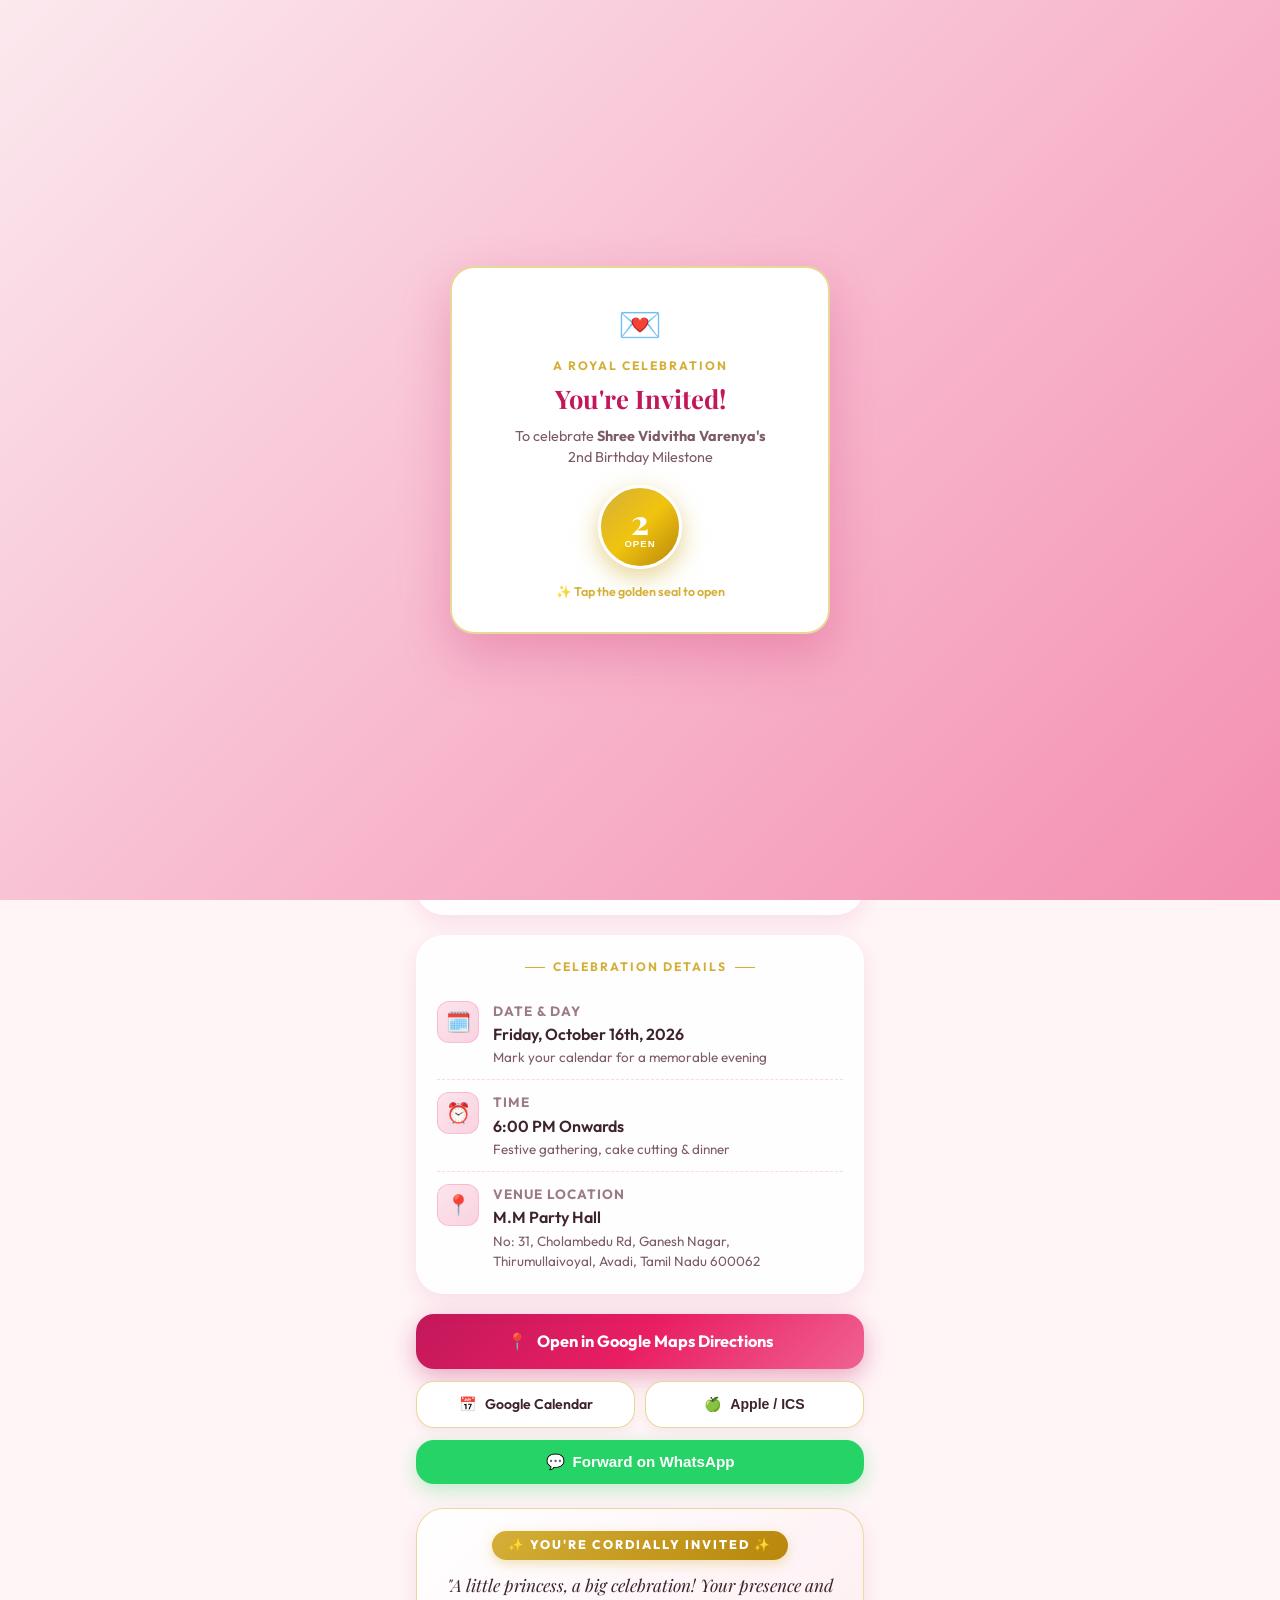
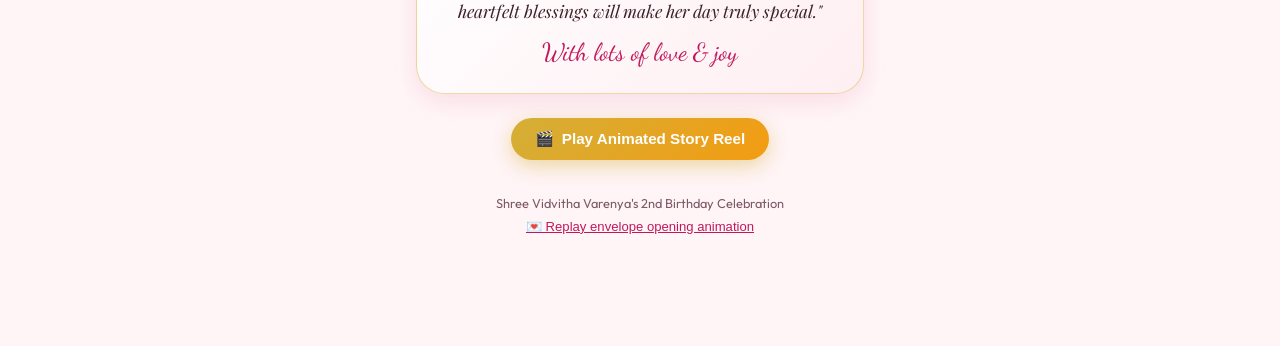
==== events/vidvitha-2nd-birthday/index.html @ fc4eca01 "feat: WhatsApp Family Invitations platform with mobile interactive card and story reel" ====
<!DOCTYPE html>
<html lang="en">
<head>
  <meta charset="UTF-8">
  <meta name="viewport" content="width=device-width, initial-scale=1.0, maximum-scale=1.0, user-scalable=no, viewport-fit=cover">
  
  <!-- Primary Page Meta -->
  <title>Two Cute to Be One ✨ Shree Vidvitha Varenya's 2nd Birthday Invitation</title>
  <meta name="description" content="Double the giggles, twice the fun, our little princess is turning TWO! Join us on Friday, Oct 16th • 6:00 PM onwards at M.M Party Hall, Avadi.">
  <meta name="theme-color" content="#fce4ec">
  
  <!-- WhatsApp & Social Media OpenGraph Meta Tags -->
  <meta property="og:type" content="website">
  <meta property="og:title" content="Two Cute to Be One ✨ Shree Vidvitha Varenya's 2nd Birthday">
  <meta property="og:description" content="Join us on Friday, Oct 16th • 6:00 PM onwards at M.M Party Hall, Avadi. Tap to open the invitation card & get maps navigation!">
  <meta property="og:image" content="assets/og_preview.jpg">
  <meta property="og:image:width" content="1200">
  <meta property="og:image:height" content="900">
  <meta property="og:image:alt" content="Shree Vidvitha Varenya's 2nd Birthday Celebration Invitation">
  
  <!-- Twitter Cards -->
  <meta name="twitter:card" content="summary_large_image">
  <meta name="twitter:title" content="Two Cute to Be One ✨ Shree Vidvitha Varenya's 2nd Birthday">
  <meta name="twitter:description" content="Join us on Friday, Oct 16th • 6:00 PM onwards at M.M Party Hall, Avadi.">
  <meta name="twitter:image" content="assets/og_preview.jpg">
  
  <!-- Favicon -->
  <link rel="icon" href="data:image/svg+xml,<svg xmlns=%22http://www.w3.org/2000/svg%22 viewBox=%220%22%20viewBox=%220%200%20100%20100%22><text y=%22.9em%22 font-size=%2290%22>🎂</text></svg>">
  
  <!-- Stylesheets -->
  <link rel="stylesheet" href="../../shared/css/common.css">
  <link rel="stylesheet" href="style.css">
</head>
<body class="lock-scroll">

  <!-- Interactive Envelope Unfold Overlay -->
  <div id="envelope-overlay" class="envelope-overlay">
    <div class="envelope-card">
      <div style="font-size: 2.2rem; margin-bottom: 6px;">💌</div>
      <p style="text-transform: uppercase; letter-spacing: 2px; font-size: 0.76rem; font-weight: 700; color: var(--color-accent-gold); margin-bottom: 4px;">A Royal Celebration</p>
      <h2 style="font-family: var(--font-heading-serif); font-size: 1.6rem; color: var(--color-primary-dark); margin-bottom: 8px;">You're Invited!</h2>
      <p style="font-size: 0.9rem; color: var(--color-text-muted); margin-bottom: 16px;">
        To celebrate <strong>Shree Vidvitha Varenya's</strong><br>2nd Birthday Milestone
      </p>
      
      <!-- Wax Seal Interactive Button -->
      <button id="open-envelope-btn" class="envelope-seal-btn" title="Tap to open invitation">
        <span class="seal-number">2</span>
        <span class="seal-text">Open</span>
      </button>
      
      <p style="font-size: 0.78rem; color: var(--color-accent-gold); font-weight: 600; margin-top: 6px;">
        ✨ Tap the golden seal to open
      </p>
    </div>
  </div>

  <!-- Main Mobile App Invitation Container -->
  <div class="app-container">
    
    <!-- Top Action & Navigation Bar -->
    <header class="top-nav">
      <span class="pill-badge interactive-tap">
        <span>👑</span> Turning Two
      </span>
      <button class="mode-toggle-btn trigger-story-reel" id="watch-reel-header-btn">
        <span>📱</span> Watch Story Reel
      </button>
    </header>

    <!-- Main Celebratory Hero Card -->
    <main>
      <section class="glass-panel hero-card" id="hero-invitation">
        <p class="hero-subtitle">Two Cute to Be One</p>
        <h1 class="hero-title pink-gradient-text">Shree Vidvitha Varenya</h1>
        <p class="hero-tagline">
          Double the giggles, twice the fun, our little princess is turning <strong>TWO!</strong>
        </p>

        <!-- Framed Flyer Visual -->
        <div class="flyer-frame-wrapper interactive-tap" title="Tap for celebration confetti!">
          <img src="assets/flyer_cover_opt.jpg" alt="Shree Vidvitha Varenya 2nd Birthday Flyer" class="flyer-img" loading="eager">
          <div class="sparkle-badge">Turning 2 🎂</div>
        </div>

        <p style="font-size: 0.88rem; color: var(--color-text-muted); font-style: italic;">
          Join us as we celebrate 2 magical years filled with love, laughter, and sweet memories.
        </p>
      </section>

      <!-- Live Event Countdown -->
      <section class="glass-panel countdown-card" id="countdown-section">
        <div class="section-label">Moments Until Celebration</div>
        <div class="countdown-grid">
          <div class="countdown-box">
            <div id="cd-days" class="countdown-val">00</div>
            <div class="countdown-unit">Days</div>
          </div>
          <div class="countdown-box">
            <div id="cd-hours" class="countdown-val">00</div>
            <div class="countdown-unit">Hours</div>
          </div>
          <div class="countdown-box">
            <div id="cd-mins" class="countdown-val">00</div>
            <div class="countdown-unit">Mins</div>
          </div>
          <div class="countdown-box">
            <div id="cd-secs" class="countdown-val">00</div>
            <div class="countdown-unit">Secs</div>
          </div>
        </div>
        <p id="cd-status" class="countdown-status">Friday, October 16th • 6:00 PM</p>
      </section>

      <!-- Event Time & Venue Details -->
      <section class="glass-panel details-card" id="event-details-section">
        <div class="section-label">Celebration Details</div>
        
        <div class="details-row">
          <div class="details-icon">🗓️</div>
          <div class="details-content">
            <h3>Date & Day</h3>
            <p>Friday, October 16th, 2026</p>
            <div class="sub-address">Mark your calendar for a memorable evening</div>
          </div>
        </div>

        <div class="details-row">
          <div class="details-icon">⏰</div>
          <div class="details-content">
            <h3>Time</h3>
            <p>6:00 PM Onwards</p>
            <div class="sub-address">Festive gathering, cake cutting & dinner</div>
          </div>
        </div>

        <div class="details-row">
          <div class="details-icon">📍</div>
          <div class="details-content">
            <h3>Venue Location</h3>
            <p>M.M Party Hall</p>
            <div class="sub-address">
              No: 31, Cholambedu Rd, Ganesh Nagar,<br>
              Thirumullaivoyal, Avadi, Tamil Nadu 600062
            </div>
          </div>
        </div>
      </section>

      <!-- 1-Tap Quick Action Hub -->
      <section class="action-grid" id="actions-section">
        <!-- 1-Tap Google Maps Navigation -->
        <a href="https://www.google.com/maps/search/?api=1&query=M.M+Party+Hall,+No:+31,+Cholambedu+Rd,+Ganesh+Nagar,+Thirumullaivoyal,+Avadi,+Tamil+Nadu+600062" 
           target="_blank" 
           rel="noopener noreferrer" 
           id="maps-direction-btn" 
           class="btn-primary-maps">
          <span>📍</span> Open in Google Maps Directions
        </a>

        <!-- 1-Tap Calendar Row -->
        <div class="btn-calendar-row">
          <a href="#" id="add-gcal-btn" target="_blank" rel="noopener noreferrer" class="btn-secondary">
            <span>📅</span> Google Calendar
          </a>
          <button id="download-ics-btn" class="btn-secondary" type="button">
            <span>🍏</span> Apple / ICS
          </button>
        </div>

        <!-- 1-Tap WhatsApp Share Forwarder -->
        <button id="whatsapp-share-btn" class="btn-whatsapp-share" type="button">
          <span>💬</span> Forward on WhatsApp
        </button>
      </section>

      <!-- Invitation Status Card -->
      <section class="invited-status-card" id="status-card">
        <div class="invited-badge">✨ You're Cordially Invited ✨</div>
        <p class="invited-message">
          "A little princess, a big celebration! Your presence and heartfelt blessings will make her day truly special."
        </p>
        <p class="invited-signoff">With lots of love & joy</p>
      </section>

      <!-- Story Reel Launch Callout Banner -->
      <div style="text-align: center; margin-bottom: 24px;">
        <button class="mode-toggle-btn trigger-story-reel" style="padding: 12px 24px; font-size: 0.95rem; box-shadow: 0 6px 20px rgba(212, 175, 55, 0.45);">
          <span>🎬</span> Play Animated Story Reel
        </button>
      </div>

    </main>

    <!-- Footer & Envelope Replay -->
    <footer class="footer-bar">
      <p>Shree Vidvitha Varenya's 2nd Birthday Celebration</p>
      <button id="replay-envelope-btn" class="replay-btn" type="button">
        💌 Replay envelope opening animation
      </button>
    </footer>

  </div>

  <!-- Floating Audio / Chime Toggle -->
  <button id="music-toggle-btn" class="floating-music-btn" aria-label="Play celebratory sound chime" title="Celebration Chime / Music">
    <span id="music-icon" style="font-size: 1.35rem;">🔔</span>
  </button>

  <!-- Fullscreen 9:16 Story / Video Reel Modal -->
  <div id="story-reel-modal" class="story-reel-modal" role="dialog" aria-modal="true" aria-label="Story Reel">
    <div class="reel-viewport">
      
      <!-- Top Progress Bars & Header -->
      <div class="reel-progress-header">
        <div id="reel-progress-bars" class="reel-progress-bars"></div>
        <div class="reel-top-bar">
          <div class="reel-user-info">
            <img src="assets/flyer_cover_opt.jpg" alt="Vidvitha" class="reel-avatar">
            <span class="reel-username">Vidvitha's 2nd Birthday 🎂</span>
          </div>
          <button id="reel-close-btn" class="reel-close-btn" title="Close Story Reel" aria-label="Close">✕</button>
        </div>
      </div>

      <!-- Reel Slides Container -->
      <div id="reel-slides" class="reel-slides">
        
        <!-- Slide 1: Welcome & Cover -->
        <div class="reel-slide active" style="background-image: url('assets/story_reel_bg.jpg');">
          <div class="reel-content-layer">
            <span class="reel-tag">You're Invited ✨</span>
            <h2 class="reel-title">Two Cute To Be One</h2>
            <p class="reel-desc">Join us in celebrating 2 magical years of our darling princess!</p>
          </div>
        </div>

        <!-- Slide 2: The Celebrant -->
        <div class="reel-slide" style="background-image: url('assets/flyer_cover_opt.jpg');">
          <div class="reel-content-layer">
            <span class="reel-tag">Double the Giggles 👑</span>
            <h2 class="reel-title">Shree Vidvitha Varenya</h2>
            <p class="reel-desc">Our little princess is turning TWO! Filled with love, laughter, and sweet memories.</p>
          </div>
        </div>

        <!-- Slide 3: Date & Time -->
        <div class="reel-slide" style="background-image: url('assets/og_preview.jpg');">
          <div class="reel-content-layer">
            <span class="reel-tag">Save The Date 🗓️</span>
            <h2 class="reel-title">October 16th</h2>
            <p class="reel-desc">Friday • 6:00 PM onwards<br>Dress code: Pastel Pinks & Festive Attire</p>
          </div>
        </div>

        <!-- Slide 4: Venue & Action -->
        <div class="reel-slide" style="background-image: url('assets/flyer_details_opt.jpg');">
          <div class="reel-content-layer">
            <span class="reel-tag">Party Destination 📍</span>
            <h2 class="reel-title">M.M Party Hall</h2>
            <p class="reel-desc">No: 31, Cholambedu Rd, Ganesh Nagar, Thirumullaivoyal, Avadi, Tamil Nadu</p>
            <a href="https://www.google.com/maps/search/?api=1&query=M.M+Party+Hall,+No:+31,+Cholambedu+Rd,+Ganesh+Nagar,+Thirumullaivoyal,+Avadi,+Tamil+Nadu+600062" 
               target="_blank" 
               rel="noopener noreferrer" 
               class="reel-action-btn">
              <span>🗺️</span> Open Google Maps
            </a>
          </div>
        </div>

      </div>

      <!-- Gesture Hint -->
      <div class="reel-nav-hint">
        Tap right for next • Tap left for prev • Hold to pause
      </div>

    </div>
  </div>

  <!-- Shared & App Scripts -->
  <script src="../../shared/js/confetti.js"></script>
  <script src="../../shared/js/countdown.js"></script>
  <script src="../../shared/js/calendar.js"></script>
  <script src="../../shared/js/audio-controller.js"></script>
  <script src="reel.js"></script>
  <script src="app.js"></script>

</body>
</html>
---- shared/css/common.css ----
/* ==========================================================================
   WhatsApp Family Event Invitations - Shared Design System & Core Styles
   ========================================================================== */

@import url('https://fonts.googleapis.com/css2?family=Dancing+Script:wght@600;700&family=Outfit:wght@300;400;500;600;700;800&family=Playfair+Display:ital,wght@0,600;0,700;0,800;1,600&family=Plus+Jakarta+Sans:wght@400;500;600;700&display=swap');

:root {
  /* Color Palette - Whimsical Pastel Pink, Rose Gold & Champagne */
  --color-primary: #f48fb1;
  --color-primary-dark: #c2185b;
  --color-primary-light: #fce4ec;
  --color-accent-gold: #d4af37;
  --color-accent-rosegold: #e5a9a9;
  --color-gold-glow: rgba(212, 175, 55, 0.4);
  --color-bg-base: #fff5f7;
  --color-bg-gradient: linear-gradient(135deg, #fff0f3 0%, #fde2e4 45%, #fad2e1 100%);
  --color-surface: rgba(255, 255, 255, 0.88);
  --color-surface-glass: rgba(255, 255, 255, 0.68);
  --color-surface-border: rgba(255, 255, 255, 0.95);
  --color-text-main: #3d232c;
  --color-text-muted: #7d5a68;
  --color-text-light: #9c7b88;
  
  /* Elevation & Shadows */
  --shadow-sm: 0 4px 12px rgba(194, 24, 91, 0.06);
  --shadow-md: 0 8px 24px rgba(194, 24, 91, 0.1);
  --shadow-lg: 0 16px 40px rgba(194, 24, 91, 0.16);
  --shadow-gold: 0 8px 25px rgba(212, 175, 55, 0.28);
  
  /* Typography */
  --font-heading-script: 'Dancing Script', cursive;
  --font-heading-serif: 'Playfair Display', Georgia, serif;
  --font-body: 'Outfit', -apple-system, BlinkMacSystemFont, sans-serif;
  --font-mono: 'Plus Jakarta Sans', monospace;
  
  /* Border Radii */
  --radius-sm: 10px;
  --radius-md: 18px;
  --radius-lg: 28px;
  --radius-full: 9999px;
  
  /* Transitions */
  --transition-fast: 0.2s cubic-bezier(0.16, 1, 0.3, 1);
  --transition-smooth: 0.35s cubic-bezier(0.16, 1, 0.3, 1);
  --transition-bounce: 0.5s cubic-bezier(0.34, 1.56, 0.64, 1);
}

/* Base Reset & Box Sizing */
*, *::before, *::after {
  box-sizing: border-box;
  margin: 0;
  padding: 0;
  -webkit-tap-highlight-color: transparent;
}

html, body {
  width: 100%;
  min-height: 100%;
  font-family: var(--font-body);
  color: var(--color-text-main);
  background: var(--color-bg-base);
  background-image: var(--color-bg-gradient);
  background-attachment: fixed;
  overflow-x: hidden;
  line-height: 1.5;
  -webkit-font-smoothing: antialiased;
}

/* Floating Sparkles & Balloon Keyframes */
@keyframes floatGentle {
  0%, 100% {
    transform: translateY(0px) rotate(0deg);
  }
  50% {
    transform: translateY(-10px) rotate(2deg);
  }
}

@keyframes pulseGlow {
  0%, 100% {
    box-shadow: 0 0 15px rgba(244, 143, 177, 0.3), 0 0 30px rgba(212, 175, 55, 0.2);
    transform: scale(1);
  }
  50% {
    box-shadow: 0 0 25px rgba(244, 143, 177, 0.6), 0 0 50px rgba(212, 175, 55, 0.4);
    transform: scale(1.02);
  }
}

@keyframes shimmer {
  0% {
    background-position: -200% 0;
  }
  100% {
    background-position: 200% 0;
  }
}

@keyframes spinSlow {
  from { transform: rotate(0deg); }
  to { transform: rotate(360deg); }
}

@keyframes popIn {
  0% {
    opacity: 0;
    transform: scale(0.85) translateY(20px);
  }
  100% {
    opacity: 1;
    transform: scale(1) translateY(0);
  }
}

/* Glassmorphism Surface Utility */
.glass-panel {
  background: var(--color-surface);
  backdrop-filter: blur(16px);
  -webkit-backdrop-filter: blur(16px);
  border: 1px solid var(--color-surface-border);
  border-radius: var(--radius-lg);
  box-shadow: var(--shadow-md);
}

.gold-gradient-text {
  background: linear-gradient(135deg, #c59b27 0%, #eac75d 40%, #b8860b 70%, #d4af37 100%);
  -webkit-background-clip: text;
  -webkit-text-fill-color: transparent;
  display: inline-block;
}

.pink-gradient-text {
  background: linear-gradient(135deg, #ad1457 0%, #e91e63 50%, #f48fb1 100%);
  -webkit-background-clip: text;
  -webkit-text-fill-color: transparent;
  display: inline-block;
}

/* Canvas Confetti Layer */
#confetti-canvas {
  position: fixed;
  top: 0;
  left: 0;
  width: 100vw;
  height: 100vh;
  pointer-events: none;
  z-index: 9999;
}
---- events/vidvitha-2nd-birthday/style.css ----
/* ==========================================================================
   Shree Vidvitha Varenya's 2nd Birthday - Luxury Pastel & Gold Theme
   ========================================================================== */

/* Main Mobile-first App Wrapper */
.app-container {
  width: 100%;
  max-width: 480px;
  margin: 0 auto;
  min-height: 100vh;
  padding: 16px 16px 100px;
  position: relative;
  z-index: 10;
}

/* Floating Navigation / Header Pill */
.top-nav {
  display: flex;
  justify-content: space-between;
  align-items: center;
  margin-bottom: 20px;
  gap: 12px;
}

.pill-badge {
  display: inline-flex;
  align-items: center;
  gap: 6px;
  padding: 8px 16px;
  background: rgba(255, 255, 255, 0.9);
  border: 1px solid rgba(212, 175, 55, 0.4);
  border-radius: var(--radius-full);
  font-size: 0.82rem;
  font-weight: 600;
  color: var(--color-primary-dark);
  box-shadow: var(--shadow-sm);
  backdrop-filter: blur(10px);
}

.mode-toggle-btn {
  display: inline-flex;
  align-items: center;
  gap: 8px;
  padding: 8px 16px;
  background: linear-gradient(135deg, #d4af37 0%, #f39c12 100%);
  color: #fff;
  border: none;
  border-radius: var(--radius-full);
  font-size: 0.82rem;
  font-weight: 700;
  cursor: pointer;
  box-shadow: 0 4px 15px rgba(212, 175, 55, 0.4);
  transition: transform var(--transition-fast), box-shadow var(--transition-fast);
}

.mode-toggle-btn:active {
  transform: scale(0.96);
}

/* Floating Music / Chime Button */
.floating-music-btn {
  position: fixed;
  bottom: 24px;
  right: 20px;
  width: 50px;
  height: 50px;
  border-radius: 50%;
  background: rgba(255, 255, 255, 0.95);
  border: 2px solid var(--color-accent-gold);
  color: var(--color-primary-dark);
  display: flex;
  align-items: center;
  justify-content: center;
  box-shadow: 0 6px 20px rgba(0, 0, 0, 0.15);
  cursor: pointer;
  z-index: 100;
  transition: transform var(--transition-bounce);
}

.floating-music-btn:hover {
  transform: scale(1.08);
}

.floating-music-btn.playing {
  animation: pulseGlow 2s infinite ease-in-out;
  background: #fce4ec;
  border-color: var(--color-primary-dark);
}

/* Hero Section */
.hero-card {
  padding: 24px 20px;
  text-align: center;
  position: relative;
  overflow: hidden;
  margin-bottom: 20px;
  border: 1.5px solid rgba(212, 175, 55, 0.35);
  box-shadow: 0 12px 36px rgba(194, 24, 91, 0.12);
}

.hero-subtitle {
  font-family: var(--font-heading-script);
  font-size: 1.85rem;
  color: var(--color-primary-dark);
  margin-bottom: 4px;
  line-height: 1.2;
}

.hero-title {
  font-family: var(--font-heading-serif);
  font-size: 2.1rem;
  font-weight: 800;
  letter-spacing: -0.5px;
  margin-bottom: 6px;
  line-height: 1.15;
}

.hero-tagline {
  font-size: 0.92rem;
  color: var(--color-text-muted);
  max-width: 320px;
  margin: 0 auto 18px;
  font-weight: 400;
}

/* Flyer Image Frame */
.flyer-frame-wrapper {
  position: relative;
  border-radius: 20px;
  padding: 8px;
  background: linear-gradient(135deg, #fce4ec 0%, #fff 50%, #fde2e4 100%);
  border: 1px solid rgba(212, 175, 55, 0.5);
  box-shadow: 0 10px 30px rgba(0, 0, 0, 0.08);
  margin: 0 auto 16px;
}

.flyer-img {
  width: 100%;
  height: auto;
  display: block;
  border-radius: 14px;
  object-fit: cover;
}

.sparkle-badge {
  position: absolute;
  top: -8px;
  right: -8px;
  background: linear-gradient(135deg, #d4af37, #f1c40f);
  color: #fff;
  font-size: 0.72rem;
  font-weight: 800;
  padding: 5px 12px;
  border-radius: var(--radius-full);
  box-shadow: 0 4px 12px rgba(212, 175, 55, 0.4);
  animation: floatGentle 3s ease-in-out infinite;
}

/* Live Countdown Card */
.countdown-card {
  padding: 20px;
  text-align: center;
  margin-bottom: 20px;
  border: 1px solid rgba(255, 255, 255, 0.9);
}

.section-label {
  font-size: 0.76rem;
  text-transform: uppercase;
  letter-spacing: 2px;
  font-weight: 700;
  color: var(--color-accent-gold);
  margin-bottom: 12px;
  display: flex;
  align-items: center;
  justify-content: center;
  gap: 8px;
}

.section-label::before, .section-label::after {
  content: '';
  width: 20px;
  height: 1px;
  background: var(--color-accent-gold);
}

.countdown-grid {
  display: grid;
  grid-template-columns: repeat(4, 1fr);
  gap: 8px;
  margin-bottom: 10px;
}

.countdown-box {
  background: rgba(255, 255, 255, 0.95);
  border: 1px solid rgba(244, 143, 177, 0.4);
  border-radius: var(--radius-md);
  padding: 10px 4px;
  box-shadow: var(--shadow-sm);
}

.countdown-val {
  font-family: var(--font-heading-serif);
  font-size: 1.65rem;
  font-weight: 700;
  color: var(--color-primary-dark);
  line-height: 1;
}

.countdown-unit {
  font-size: 0.68rem;
  text-transform: uppercase;
  letter-spacing: 0.8px;
  color: var(--color-text-muted);
  margin-top: 4px;
  font-weight: 600;
}

.countdown-status {
  font-size: 0.84rem;
  color: var(--color-text-muted);
  font-weight: 500;
}

/* Event Details & Venue Card */
.details-card {
  padding: 22px 20px;
  margin-bottom: 20px;
}

.details-row {
  display: flex;
  align-items: flex-start;
  gap: 14px;
  padding: 12px 0;
  border-bottom: 1px dashed rgba(244, 143, 177, 0.35);
}

.details-row:last-child {
  border-bottom: none;
  padding-bottom: 0;
}

.details-icon {
  width: 42px;
  height: 42px;
  border-radius: 12px;
  background: linear-gradient(135deg, #fce4ec, #fad2e1);
  color: var(--color-primary-dark);
  display: flex;
  align-items: center;
  justify-content: center;
  flex-shrink: 0;
  font-size: 1.25rem;
  border: 1px solid rgba(244, 143, 177, 0.4);
}

.details-content h3 {
  font-size: 0.84rem;
  text-transform: uppercase;
  letter-spacing: 1px;
  color: var(--color-text-light);
  margin-bottom: 3px;
  font-weight: 700;
}

.details-content p {
  font-size: 1rem;
  font-weight: 600;
  color: var(--color-text-main);
  line-height: 1.35;
}

.details-content .sub-address {
  font-size: 0.84rem;
  color: var(--color-text-muted);
  font-weight: 400;
  margin-top: 2px;
}

/* Primary Action Buttons */
.action-grid {
  display: flex;
  flex-direction: column;
  gap: 12px;
  margin-bottom: 24px;
}

.btn-primary-maps {
  display: flex;
  align-items: center;
  justify-content: center;
  gap: 10px;
  width: 100%;
  padding: 15px 20px;
  background: linear-gradient(135deg, #c2185b 0%, #e91e63 50%, #f06292 100%);
  color: #fff;
  text-decoration: none;
  border-radius: var(--radius-md);
  font-weight: 700;
  font-size: 1.02rem;
  box-shadow: 0 8px 24px rgba(194, 24, 91, 0.35);
  border: none;
  cursor: pointer;
  transition: transform var(--transition-fast), box-shadow var(--transition-fast);
}

.btn-primary-maps:active {
  transform: scale(0.98);
}

.btn-calendar-row {
  display: grid;
  grid-template-columns: 1fr 1fr;
  gap: 10px;
}

.btn-secondary {
  display: flex;
  align-items: center;
  justify-content: center;
  gap: 8px;
  padding: 12px;
  background: rgba(255, 255, 255, 0.95);
  border: 1.5px solid rgba(212, 175, 55, 0.5);
  color: var(--color-text-main);
  text-decoration: none;
  border-radius: var(--radius-md);
  font-size: 0.88rem;
  font-weight: 600;
  box-shadow: var(--shadow-sm);
  cursor: pointer;
  transition: transform var(--transition-fast);
}

.btn-secondary:active {
  transform: scale(0.97);
}

.btn-whatsapp-share {
  display: flex;
  align-items: center;
  justify-content: center;
  gap: 8px;
  width: 100%;
  padding: 13px 20px;
  background: #25d366;
  color: #fff;
  text-decoration: none;
  border-radius: var(--radius-md);
  font-weight: 700;
  font-size: 0.95rem;
  box-shadow: 0 6px 20px rgba(37, 211, 102, 0.3);
  border: none;
  cursor: pointer;
  transition: transform var(--transition-fast);
}

.btn-whatsapp-share:active {
  transform: scale(0.98);
}

/* "You're Invited" Status Card */
.invited-status-card {
  padding: 22px 18px;
  text-align: center;
  background: linear-gradient(135deg, rgba(255, 255, 255, 0.92) 0%, rgba(254, 237, 241, 0.92) 100%);
  border: 1.5px solid rgba(212, 175, 55, 0.45);
  border-radius: var(--radius-lg);
  box-shadow: var(--shadow-md);
  margin-bottom: 24px;
}

.invited-badge {
  display: inline-block;
  font-size: 0.78rem;
  text-transform: uppercase;
  letter-spacing: 2px;
  font-weight: 800;
  color: #fff;
  background: linear-gradient(135deg, #d4af37, #b8860b);
  padding: 5px 16px;
  border-radius: var(--radius-full);
  margin-bottom: 12px;
  box-shadow: 0 4px 12px rgba(212, 175, 55, 0.35);
}

.invited-message {
  font-family: var(--font-heading-serif);
  font-size: 1.08rem;
  font-style: italic;
  color: var(--color-text-main);
  line-height: 1.5;
  margin-bottom: 10px;
}

.invited-signoff {
  font-family: var(--font-heading-script);
  font-size: 1.55rem;
  color: var(--color-primary-dark);
}

/* Footer & Replay */
.footer-bar {
  text-align: center;
  padding: 10px 0;
  font-size: 0.8rem;
  color: var(--color-text-muted);
}

.replay-btn {
  background: none;
  border: none;
  color: var(--color-primary-dark);
  text-decoration: underline;
  cursor: pointer;
  font-size: 0.82rem;
  margin-top: 6px;
  display: inline-block;
}

/* ==========================================================================
   Envelope Unfold Overlay Experience
   ========================================================================== */
.envelope-overlay {
  position: fixed;
  top: 0;
  left: 0;
  width: 100vw;
  height: 100vh;
  background: linear-gradient(135deg, #fbe9ee 0%, #f8bbd0 50%, #f48fb1 100%);
  z-index: 10000;
  display: flex;
  flex-direction: column;
  align-items: center;
  justify-content: center;
  padding: 20px;
  transition: opacity 0.7s cubic-bezier(0.16, 1, 0.3, 1), transform 0.7s cubic-bezier(0.16, 1, 0.3, 1);
}

.envelope-overlay.opening {
  opacity: 0;
  transform: scale(1.1);
  pointer-events: none;
}

.envelope-overlay.hidden {
  display: none;
}

.envelope-card {
  width: 100%;
  max-width: 380px;
  background: #ffffff;
  border-radius: 24px;
  padding: 30px 24px;
  text-align: center;
  box-shadow: 0 20px 50px rgba(194, 24, 91, 0.25);
  border: 2px solid rgba(212, 175, 55, 0.5);
  position: relative;
  overflow: hidden;
  animation: popIn 0.6s var(--transition-bounce);
}

.envelope-seal-btn {
  width: 84px;
  height: 84px;
  border-radius: 50%;
  background: linear-gradient(135deg, #d4af37 0%, #f1c40f 50%, #b8860b 100%);
  color: #fff;
  border: 3px solid #fff;
  margin: 16px auto 14px;
  display: flex;
  flex-direction: column;
  align-items: center;
  justify-content: center;
  box-shadow: 0 8px 25px rgba(212, 175, 55, 0.55);
  cursor: pointer;
  transition: transform var(--transition-bounce);
  animation: pulseGlow 2.5s infinite ease-in-out;
}

.envelope-seal-btn:active {
  transform: scale(0.92);
}

.seal-number {
  font-family: var(--font-heading-serif);
  font-size: 2.1rem;
  font-weight: 800;
  line-height: 1;
}

.seal-text {
  font-size: 0.6rem;
  font-weight: 800;
  letter-spacing: 1px;
  text-transform: uppercase;
}

/* ==========================================================================
   Story / Video Reel Modal View (9:16 vertical fullscreen)
   ========================================================================== */
.story-reel-modal {
  position: fixed;
  top: 0;
  left: 0;
  width: 100vw;
  height: 100vh;
  background: #000;
  z-index: 20000;
  display: none;
  align-items: center;
  justify-content: center;
  touch-action: pan-y;
  user-select: none;
  -webkit-user-select: none;
}

.story-reel-modal.active {
  display: flex;
}

.reel-viewport {
  width: 100%;
  max-width: 440px;
  height: 100%;
  max-height: 920px;
  position: relative;
  overflow: hidden;
  background: #1a0f14;
}

/* Top Progress Bars */
.reel-progress-header {
  position: absolute;
  top: 0;
  left: 0;
  width: 100%;
  padding: 12px 14px 6px;
  z-index: 30;
  background: linear-gradient(to bottom, rgba(0,0,0,0.6) 0%, transparent 100%);
}

.reel-progress-bars {
  display: flex;
  gap: 5px;
  width: 100%;
  margin-bottom: 10px;
}

.progress-bar-wrapper {
  flex: 1;
  height: 3px;
  background: rgba(255, 255, 255, 0.35);
  border-radius: 3px;
  overflow: hidden;
}

.progress-bar-fill {
  width: 0%;
  height: 100%;
  background: #fff;
  border-radius: 3px;
}

.reel-top-bar {
  display: flex;
  justify-content: space-between;
  align-items: center;
}

.reel-user-info {
  display: flex;
  align-items: center;
  gap: 8px;
  color: #fff;
}

.reel-avatar {
  width: 32px;
  height: 32px;
  border-radius: 50%;
  border: 1.5px solid var(--color-accent-gold);
  object-fit: cover;
}

.reel-username {
  font-size: 0.86rem;
  font-weight: 700;
  text-shadow: 0 1px 3px rgba(0,0,0,0.8);
}

.reel-close-btn {
  background: rgba(0, 0, 0, 0.45);
  border: 1px solid rgba(255, 255, 255, 0.3);
  color: #fff;
  width: 34px;
  height: 34px;
  border-radius: 50%;
  display: flex;
  align-items: center;
  justify-content: center;
  font-size: 1.2rem;
  cursor: pointer;
  backdrop-filter: blur(8px);
}

/* Reel Slides */
.reel-slides {
  width: 100%;
  height: 100%;
  position: relative;
}

.reel-slide {
  position: absolute;
  top: 0;
  left: 0;
  width: 100%;
  height: 100%;
  display: flex;
  flex-direction: column;
  justify-content: flex-end;
  padding: 30px 24px 80px;
  opacity: 0;
  visibility: hidden;
  transition: opacity 0.35s ease;
  background-size: cover;
  background-position: center;
}

.reel-slide.active {
  opacity: 1;
  visibility: visible;
}

.reel-slide::before {
  content: '';
  position: absolute;
  top: 0;
  left: 0;
  width: 100%;
  height: 100%;
  background: linear-gradient(to top, rgba(0,0,0,0.85) 0%, rgba(0,0,0,0.2) 50%, rgba(0,0,0,0.4) 100%);
  z-index: 1;
}

.reel-content-layer {
  position: relative;
  z-index: 2;
  color: #fff;
  animation: popIn 0.5s ease-out;
}

.reel-tag {
  display: inline-block;
  background: rgba(212, 175, 55, 0.85);
  color: #fff;
  font-size: 0.76rem;
  font-weight: 700;
  padding: 4px 12px;
  border-radius: var(--radius-full);
  margin-bottom: 10px;
  backdrop-filter: blur(8px);
}

.reel-title {
  font-family: var(--font-heading-serif);
  font-size: 2.1rem;
  font-weight: 800;
  line-height: 1.15;
  margin-bottom: 8px;
  text-shadow: 0 2px 10px rgba(0,0,0,0.6);
}

.reel-desc {
  font-size: 1rem;
  line-height: 1.45;
  color: rgba(255, 255, 255, 0.9);
  margin-bottom: 16px;
  white-space: pre-line;
}

.reel-action-btn {
  display: inline-flex;
  align-items: center;
  gap: 8px;
  background: linear-gradient(135deg, #e91e63, #c2185b);
  color: #fff;
  padding: 12px 22px;
  border-radius: var(--radius-full);
  text-decoration: none;
  font-weight: 700;
  font-size: 0.92rem;
  box-shadow: 0 4px 15px rgba(233, 30, 99, 0.5);
}

.reel-nav-hint {
  position: absolute;
  bottom: 24px;
  left: 0;
  width: 100%;
  text-align: center;
  font-size: 0.74rem;
  color: rgba(255, 255, 255, 0.6);
  z-index: 10;
  pointer-events: none;
}
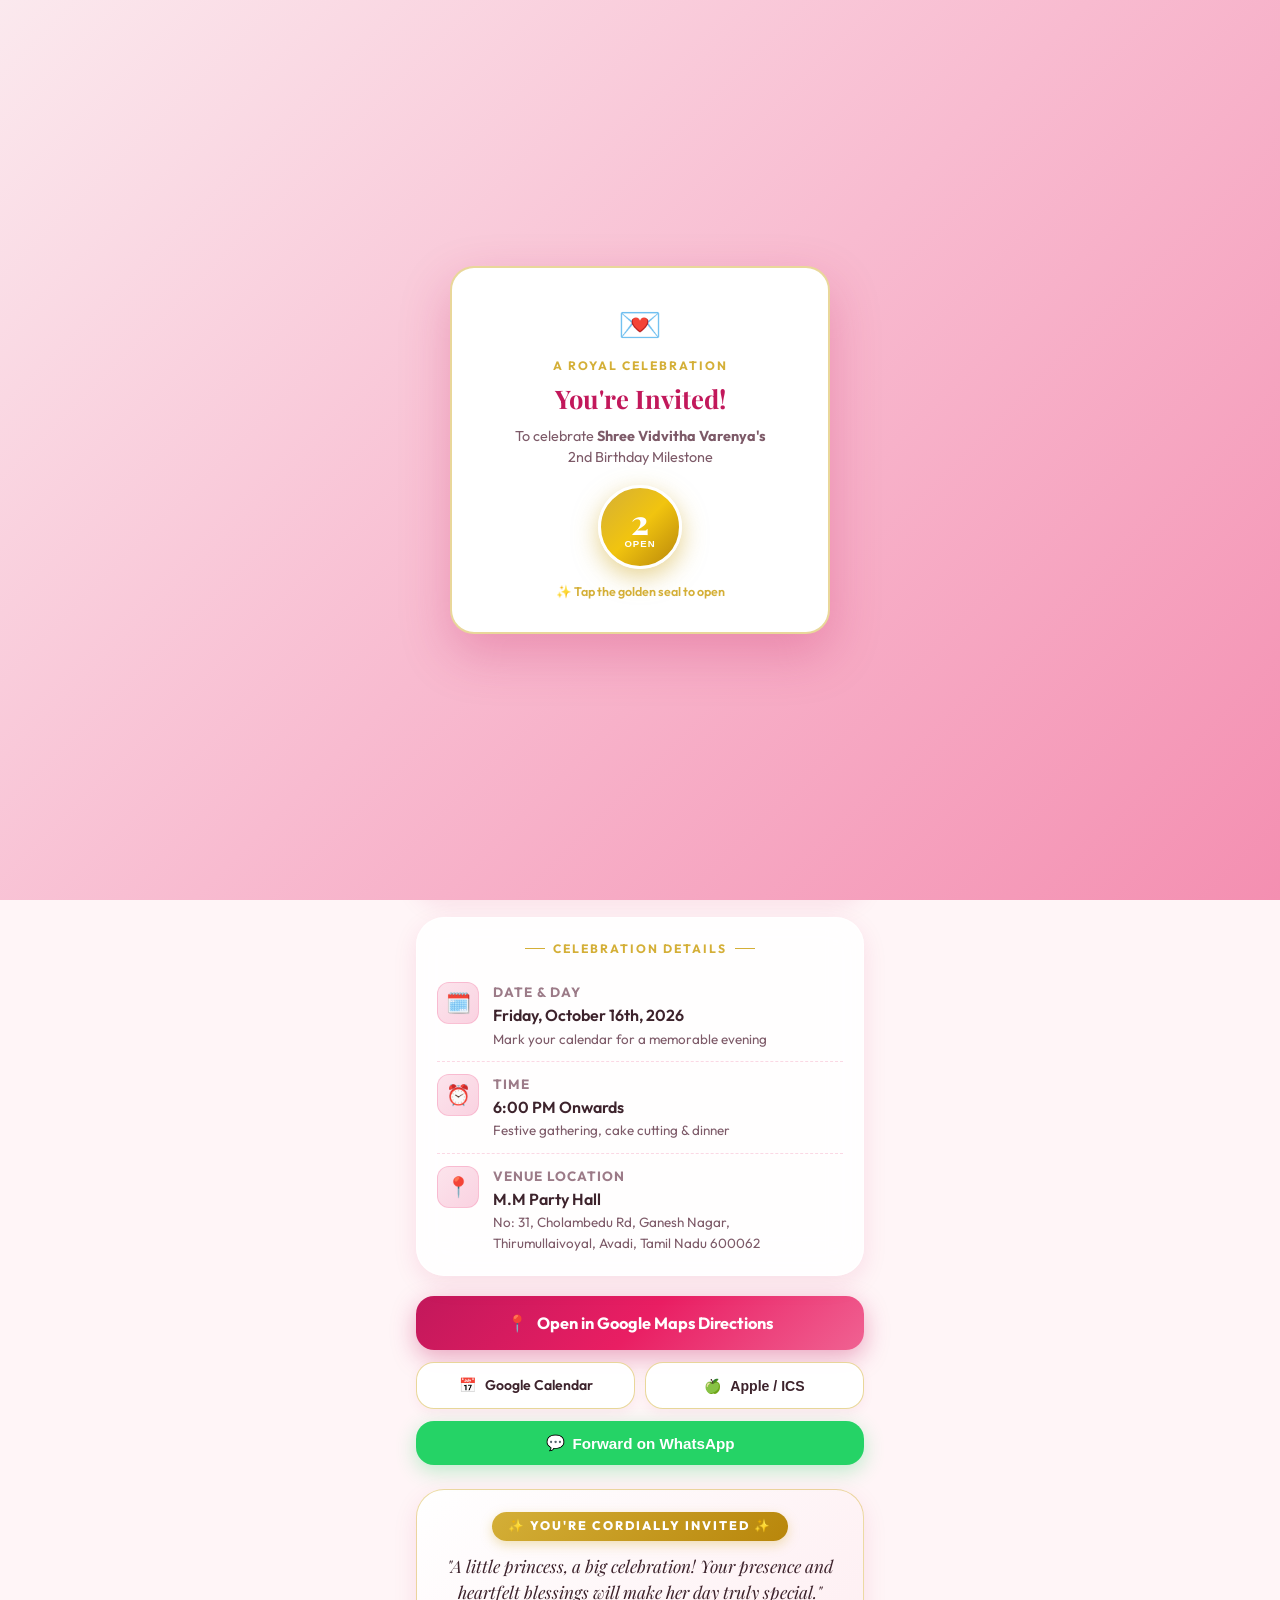
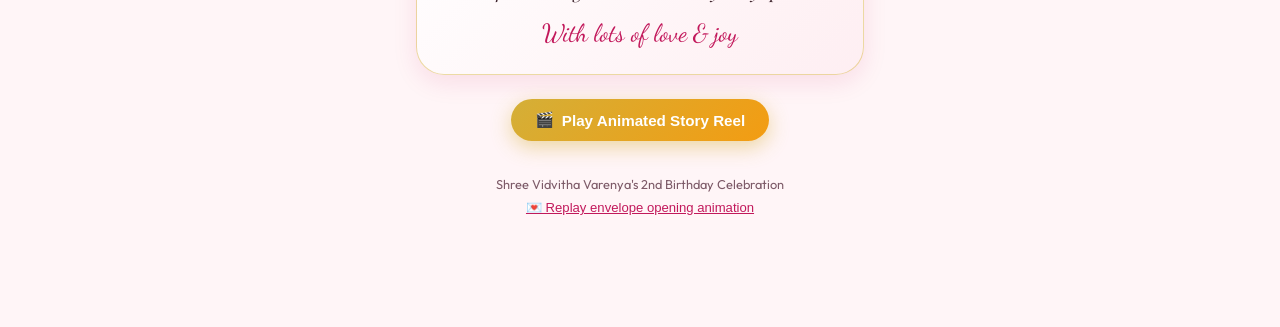
==== commit db4cc230: "fix: update hero & reel invitation text to 'Join us to celebrate Shree Vidvitha Varenya\'s Birthday'" ====
--- a/events/vidvitha-2nd-birthday/index.html
+++ b/events/vidvitha-2nd-birthday/index.html
@@ -83,8 +83,8 @@
           <div class="sparkle-badge">Turning 2 🎂</div>
         </div>
 
-        <p style="font-size: 0.88rem; color: var(--color-text-muted); font-style: italic;">
-          Join us as we celebrate 2 magical years filled with love, laughter, and sweet memories.
+        <p style="font-size: 0.98rem; color: var(--color-primary-dark); font-weight: 700; margin-top: 4px;">
+          Join us to celebrate Shree Vidvitha Varenya's Birthday
         </p>
       </section>
 
@@ -231,7 +231,7 @@
           <div class="reel-content-layer">
             <span class="reel-tag">You're Invited ✨</span>
             <h2 class="reel-title">Two Cute To Be One</h2>
-            <p class="reel-desc">Join us in celebrating 2 magical years of our darling princess!</p>
+            <p class="reel-desc">Join us to celebrate Shree Vidvitha Varenya's Birthday</p>
           </div>
         </div>
 
@@ -240,7 +240,7 @@
           <div class="reel-content-layer">
             <span class="reel-tag">Double the Giggles 👑</span>
             <h2 class="reel-title">Shree Vidvitha Varenya</h2>
-            <p class="reel-desc">Our little princess is turning TWO! Filled with love, laughter, and sweet memories.</p>
+            <p class="reel-desc">Double the giggles, twice the fun, our little princess is turning TWO!</p>
           </div>
         </div>
 
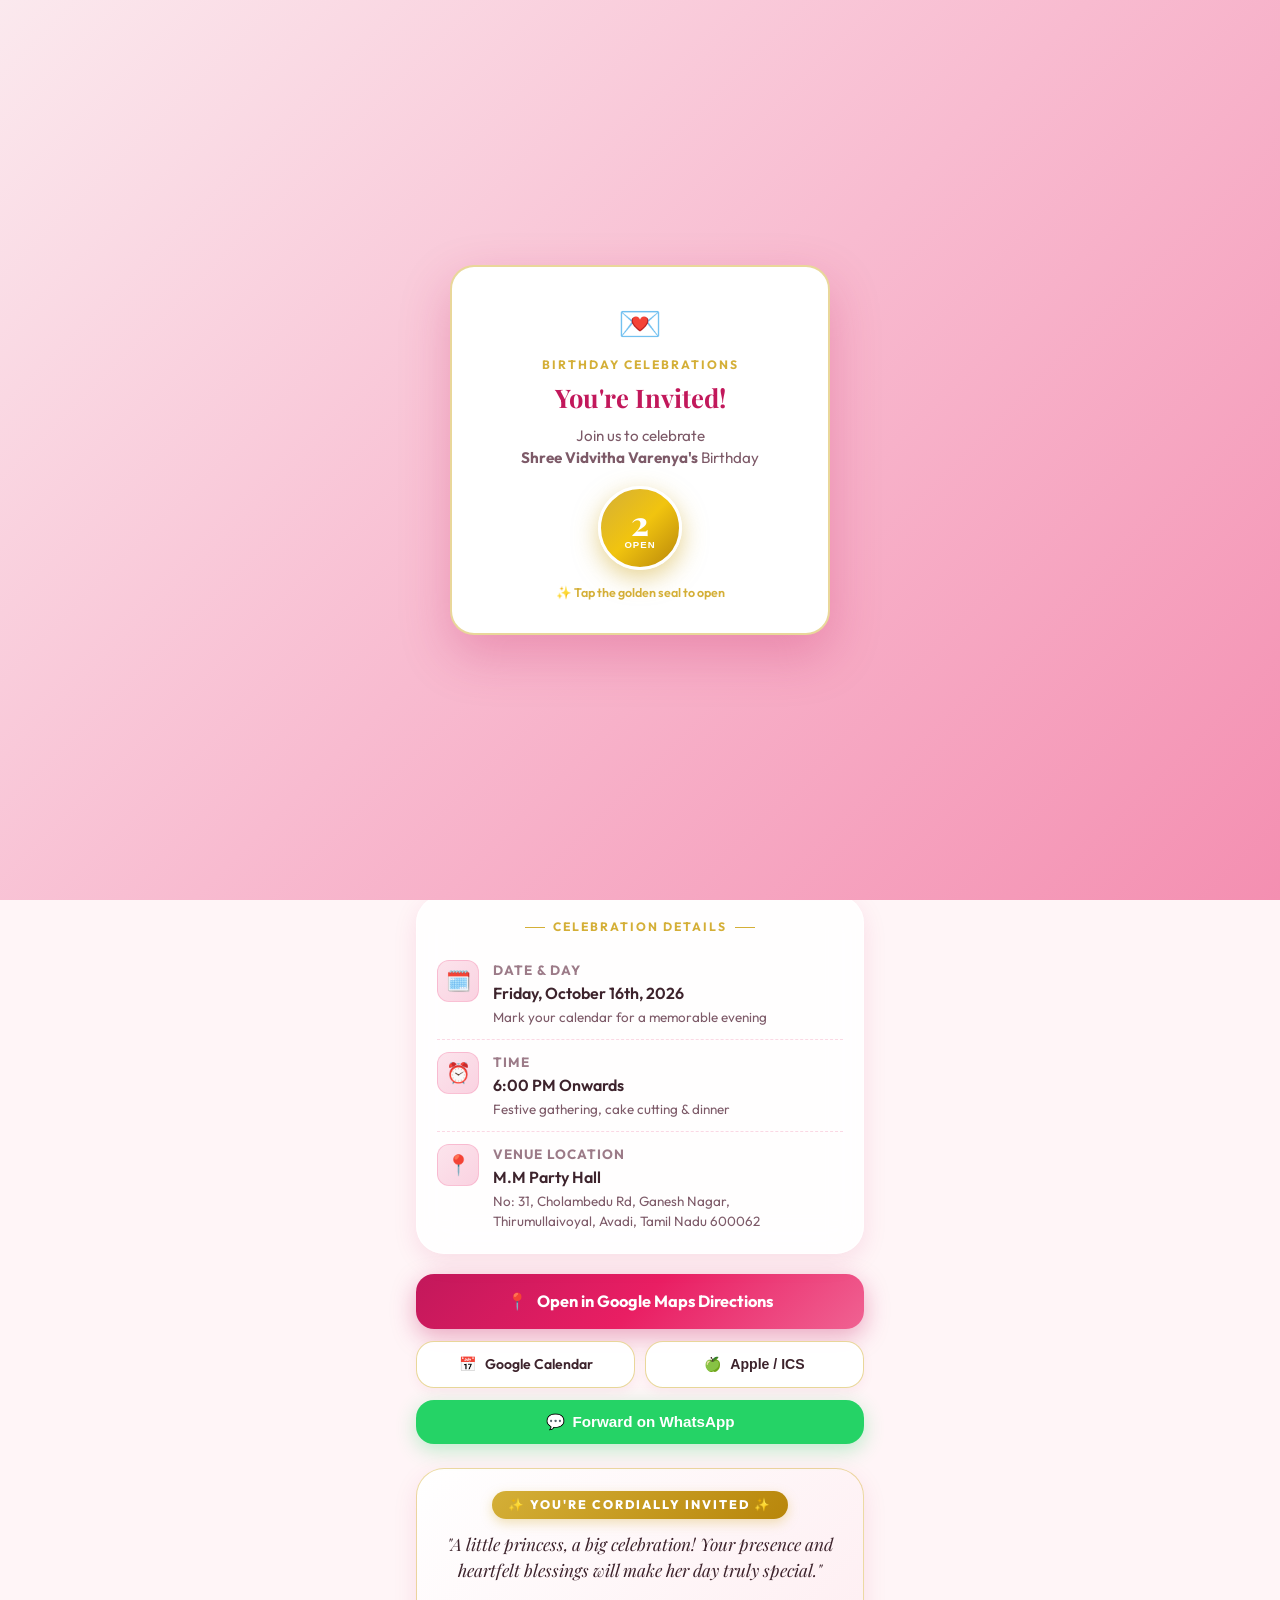
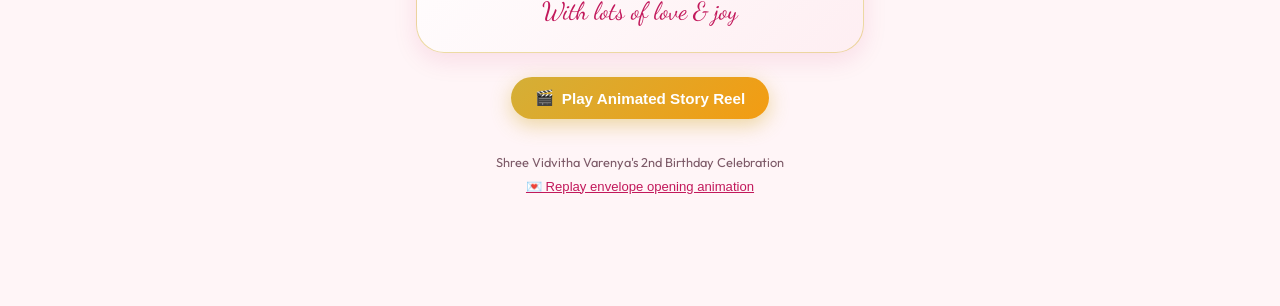
==== commit 84957bf4: "fix: update hero & story to bold 'Shree Vidvitha Varenya' + 'Birthday Celebrations', remove Two Cute" ====
--- a/events/vidvitha-2nd-birthday/index.html
+++ b/events/vidvitha-2nd-birthday/index.html
@@ -5,23 +5,23 @@
   <meta name="viewport" content="width=device-width, initial-scale=1.0, maximum-scale=1.0, user-scalable=no, viewport-fit=cover">
   
   <!-- Primary Page Meta -->
-  <title>Two Cute to Be One ✨ Shree Vidvitha Varenya's 2nd Birthday Invitation</title>
-  <meta name="description" content="Double the giggles, twice the fun, our little princess is turning TWO! Join us on Friday, Oct 16th • 6:00 PM onwards at M.M Party Hall, Avadi.">
+  <title>Shree Vidvitha Varenya's Birthday Celebrations ✨ Invitation</title>
+  <meta name="description" content="Join us to celebrate Shree Vidvitha Varenya's Birthday on Friday, Oct 16th • 6:00 PM onwards at M.M Party Hall, Avadi.">
   <meta name="theme-color" content="#fce4ec">
   
   <!-- WhatsApp & Social Media OpenGraph Meta Tags -->
   <meta property="og:type" content="website">
-  <meta property="og:title" content="Two Cute to Be One ✨ Shree Vidvitha Varenya's 2nd Birthday">
-  <meta property="og:description" content="Join us on Friday, Oct 16th • 6:00 PM onwards at M.M Party Hall, Avadi. Tap to open the invitation card & get maps navigation!">
+  <meta property="og:title" content="Shree Vidvitha Varenya's Birthday Celebrations 🎂">
+  <meta property="og:description" content="Join us to celebrate Shree Vidvitha Varenya's Birthday on Friday, Oct 16th • 6:00 PM onwards at M.M Party Hall, Avadi. Tap to open the invitation card & get maps navigation!">
   <meta property="og:image" content="assets/og_preview.jpg">
   <meta property="og:image:width" content="1200">
   <meta property="og:image:height" content="900">
-  <meta property="og:image:alt" content="Shree Vidvitha Varenya's 2nd Birthday Celebration Invitation">
+  <meta property="og:image:alt" content="Shree Vidvitha Varenya's Birthday Celebration Invitation">
   
   <!-- Twitter Cards -->
   <meta name="twitter:card" content="summary_large_image">
-  <meta name="twitter:title" content="Two Cute to Be One ✨ Shree Vidvitha Varenya's 2nd Birthday">
-  <meta name="twitter:description" content="Join us on Friday, Oct 16th • 6:00 PM onwards at M.M Party Hall, Avadi.">
+  <meta name="twitter:title" content="Shree Vidvitha Varenya's Birthday Celebrations 🎂">
+  <meta name="twitter:description" content="Join us to celebrate Shree Vidvitha Varenya's Birthday on Friday, Oct 16th • 6:00 PM onwards at M.M Party Hall, Avadi.">
   <meta name="twitter:image" content="assets/og_preview.jpg">
   
   <!-- Favicon -->
@@ -37,10 +37,10 @@
   <div id="envelope-overlay" class="envelope-overlay">
     <div class="envelope-card">
       <div style="font-size: 2.2rem; margin-bottom: 6px;">💌</div>
-      <p style="text-transform: uppercase; letter-spacing: 2px; font-size: 0.76rem; font-weight: 700; color: var(--color-accent-gold); margin-bottom: 4px;">A Royal Celebration</p>
+      <p style="text-transform: uppercase; letter-spacing: 2px; font-size: 0.76rem; font-weight: 700; color: var(--color-accent-gold); margin-bottom: 4px;">Birthday Celebrations</p>
       <h2 style="font-family: var(--font-heading-serif); font-size: 1.6rem; color: var(--color-primary-dark); margin-bottom: 8px;">You're Invited!</h2>
-      <p style="font-size: 0.9rem; color: var(--color-text-muted); margin-bottom: 16px;">
-        To celebrate <strong>Shree Vidvitha Varenya's</strong><br>2nd Birthday Milestone
+      <p style="font-size: 0.95rem; color: var(--color-text-muted); margin-bottom: 16px;">
+        Join us to celebrate<br><strong>Shree Vidvitha Varenya's</strong> Birthday
       </p>
       
       <!-- Wax Seal Interactive Button -->
@@ -71,10 +71,11 @@
     <!-- Main Celebratory Hero Card -->
     <main>
       <section class="glass-panel hero-card" id="hero-invitation">
-        <p class="hero-subtitle">Two Cute to Be One</p>
-        <h1 class="hero-title pink-gradient-text">Shree Vidvitha Varenya</h1>
-        <p class="hero-tagline">
-          Double the giggles, twice the fun, our little princess is turning <strong>TWO!</strong>
+        <h1 class="hero-title pink-gradient-text" style="font-weight: 800; font-size: 2.25rem; margin-bottom: 2px;">
+          <strong>Shree Vidvitha Varenya</strong>
+        </h1>
+        <p class="hero-subtitle" style="font-family: var(--font-heading-script); font-size: 2rem; color: var(--color-accent-gold); margin-bottom: 16px;">
+          Birthday Celebrations
         </p>
 
         <!-- Framed Flyer Visual -->
@@ -83,7 +84,7 @@
           <div class="sparkle-badge">Turning 2 🎂</div>
         </div>
 
-        <p style="font-size: 0.98rem; color: var(--color-primary-dark); font-weight: 700; margin-top: 4px;">
+        <p style="font-size: 1.05rem; color: var(--color-primary-dark); font-weight: 700; margin-top: 8px;">
           Join us to celebrate Shree Vidvitha Varenya's Birthday
         </p>
       </section>
@@ -230,7 +231,8 @@
         <div class="reel-slide active" style="background-image: url('assets/story_reel_bg.jpg');">
           <div class="reel-content-layer">
             <span class="reel-tag">You're Invited ✨</span>
-            <h2 class="reel-title">Two Cute To Be One</h2>
+            <h2 class="reel-title"><strong>Shree Vidvitha Varenya</strong></h2>
+            <p class="reel-desc" style="font-size: 1.15rem; font-weight: 700; color: #ffd54f; margin-bottom: 6px;">Birthday Celebrations</p>
             <p class="reel-desc">Join us to celebrate Shree Vidvitha Varenya's Birthday</p>
           </div>
         </div>
@@ -238,9 +240,9 @@
         <!-- Slide 2: The Celebrant -->
         <div class="reel-slide" style="background-image: url('assets/flyer_cover_opt.jpg');">
           <div class="reel-content-layer">
-            <span class="reel-tag">Double the Giggles 👑</span>
-            <h2 class="reel-title">Shree Vidvitha Varenya</h2>
-            <p class="reel-desc">Double the giggles, twice the fun, our little princess is turning TWO!</p>
+            <span class="reel-tag">Celebration Time 🎂</span>
+            <h2 class="reel-title"><strong>Shree Vidvitha Varenya</strong></h2>
+            <p class="reel-desc">Join us to celebrate Shree Vidvitha Varenya's Birthday</p>
           </div>
         </div>
 
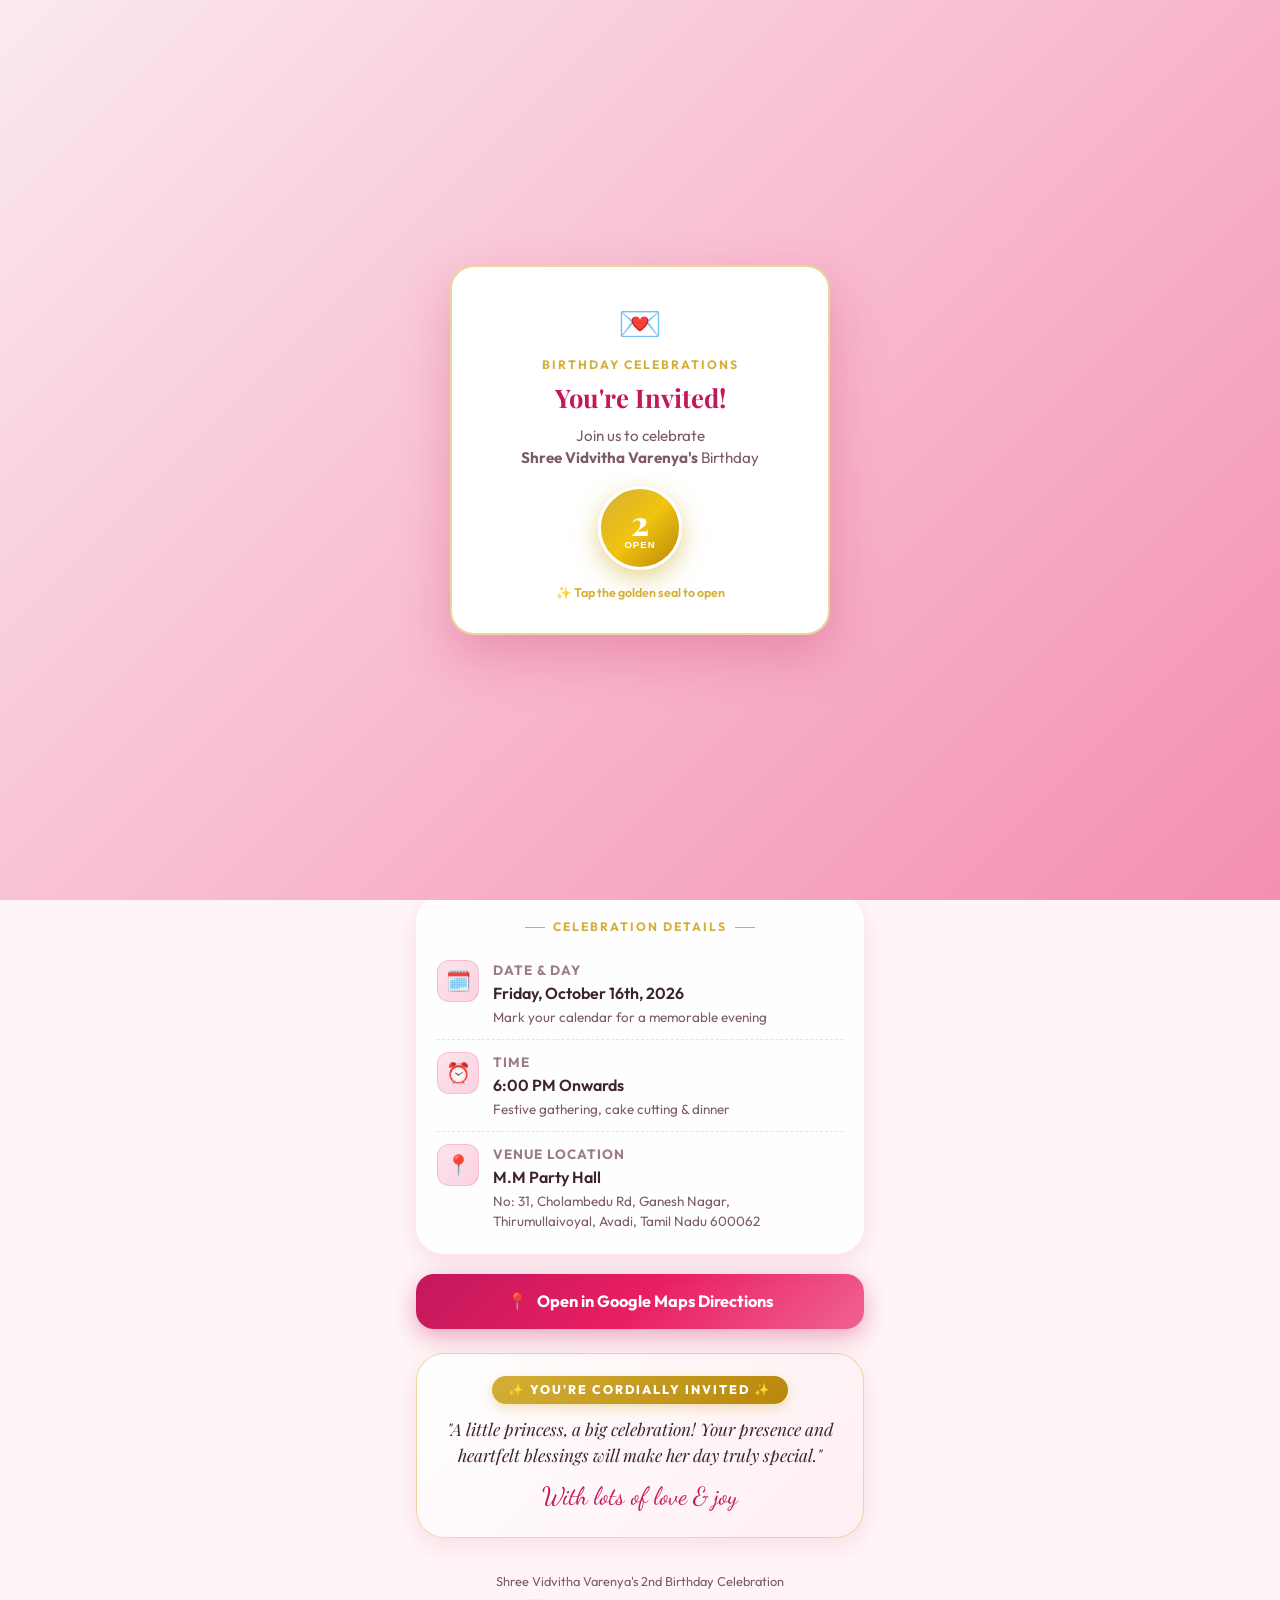
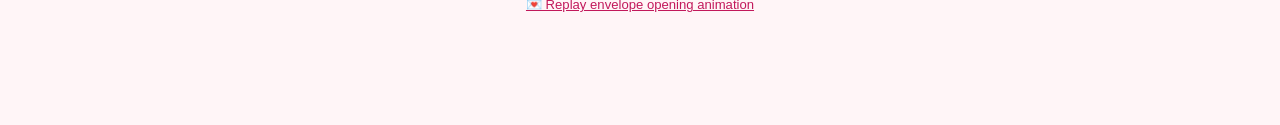
==== commit 026ade12: "feat: add backend feature toggles and hide calendar, whatsapp share, and story reel for current invi" ====
--- a/events/vidvitha-2nd-birthday/index.html
+++ b/events/vidvitha-2nd-birthday/index.html
@@ -11,9 +11,11 @@
   
   <!-- WhatsApp & Social Media OpenGraph Meta Tags -->
   <meta property="og:type" content="website">
+  <meta property="og:url" content="https://sidsiddu60.github.io/Birthday_invite/events/vidvitha-2nd-birthday/">
   <meta property="og:title" content="Shree Vidvitha Varenya's Birthday Celebrations 🎂">
   <meta property="og:description" content="Join us to celebrate Shree Vidvitha Varenya's Birthday on Friday, Oct 16th • 6:00 PM onwards at M.M Party Hall, Avadi. Tap to open the invitation card & get maps navigation!">
-  <meta property="og:image" content="assets/og_preview.jpg">
+  <meta property="og:image" content="https://sidsiddu60.github.io/Birthday_invite/events/vidvitha-2nd-birthday/assets/og_preview.jpg">
+  <meta property="og:image:secure_url" content="https://sidsiddu60.github.io/Birthday_invite/events/vidvitha-2nd-birthday/assets/og_preview.jpg">
   <meta property="og:image:width" content="1200">
   <meta property="og:image:height" content="900">
   <meta property="og:image:alt" content="Shree Vidvitha Varenya's Birthday Celebration Invitation">
@@ -22,7 +24,7 @@
   <meta name="twitter:card" content="summary_large_image">
   <meta name="twitter:title" content="Shree Vidvitha Varenya's Birthday Celebrations 🎂">
   <meta name="twitter:description" content="Join us to celebrate Shree Vidvitha Varenya's Birthday on Friday, Oct 16th • 6:00 PM onwards at M.M Party Hall, Avadi.">
-  <meta name="twitter:image" content="assets/og_preview.jpg">
+  <meta name="twitter:image" content="https://sidsiddu60.github.io/Birthday_invite/events/vidvitha-2nd-birthday/assets/og_preview.jpg">
   
   <!-- Favicon -->
   <link rel="icon" href="data:image/svg+xml,<svg xmlns=%22http://www.w3.org/2000/svg%22 viewBox=%220%22%20viewBox=%220%200%20100%20100%22><text y=%22.9em%22 font-size=%2290%22>🎂</text></svg>">
@@ -63,7 +65,7 @@
       <span class="pill-badge interactive-tap">
         <span>👑</span> Turning Two
       </span>
-      <button class="mode-toggle-btn trigger-story-reel" id="watch-reel-header-btn">
+      <button class="mode-toggle-btn trigger-story-reel" id="watch-reel-header-btn" data-feature="storyReel" style="display: none;">
         <span>📱</span> Watch Story Reel
       </button>
     </header>
@@ -159,8 +161,8 @@
           <span>📍</span> Open in Google Maps Directions
         </a>
 
-        <!-- 1-Tap Calendar Row -->
-        <div class="btn-calendar-row">
+        <!-- 1-Tap Calendar Row (Configurable Toggle) -->
+        <div class="btn-calendar-row" id="calendar-row" data-feature="calendar" style="display: none;">
           <a href="#" id="add-gcal-btn" target="_blank" rel="noopener noreferrer" class="btn-secondary">
             <span>📅</span> Google Calendar
           </a>
@@ -169,8 +171,8 @@
           </button>
         </div>
 
-        <!-- 1-Tap WhatsApp Share Forwarder -->
-        <button id="whatsapp-share-btn" class="btn-whatsapp-share" type="button">
+        <!-- 1-Tap WhatsApp Share Forwarder (Configurable Toggle) -->
+        <button id="whatsapp-share-btn" class="btn-whatsapp-share" data-feature="whatsappShare" style="display: none;" type="button">
           <span>💬</span> Forward on WhatsApp
         </button>
       </section>
@@ -184,8 +186,8 @@
         <p class="invited-signoff">With lots of love & joy</p>
       </section>
 
-      <!-- Story Reel Launch Callout Banner -->
-      <div style="text-align: center; margin-bottom: 24px;">
+      <!-- Story Reel Launch Callout Banner (Configurable Toggle) -->
+      <div id="story-reel-banner" data-feature="storyReel" style="display: none; text-align: center; margin-bottom: 24px;">
         <button class="mode-toggle-btn trigger-story-reel" style="padding: 12px 24px; font-size: 0.95rem; box-shadow: 0 6px 20px rgba(212, 175, 55, 0.45);">
           <span>🎬</span> Play Animated Story Reel
         </button>
--- a/events/vidvitha-2nd-birthday/style.css
+++ b/events/vidvitha-2nd-birthday/style.css
@@ -20,6 +20,10 @@
   align-items: center;
   margin-bottom: 20px;
   gap: 12px;
+}
+
+.top-nav.centered-pill {
+  justify-content: center;
 }
 
 .pill-badge {
